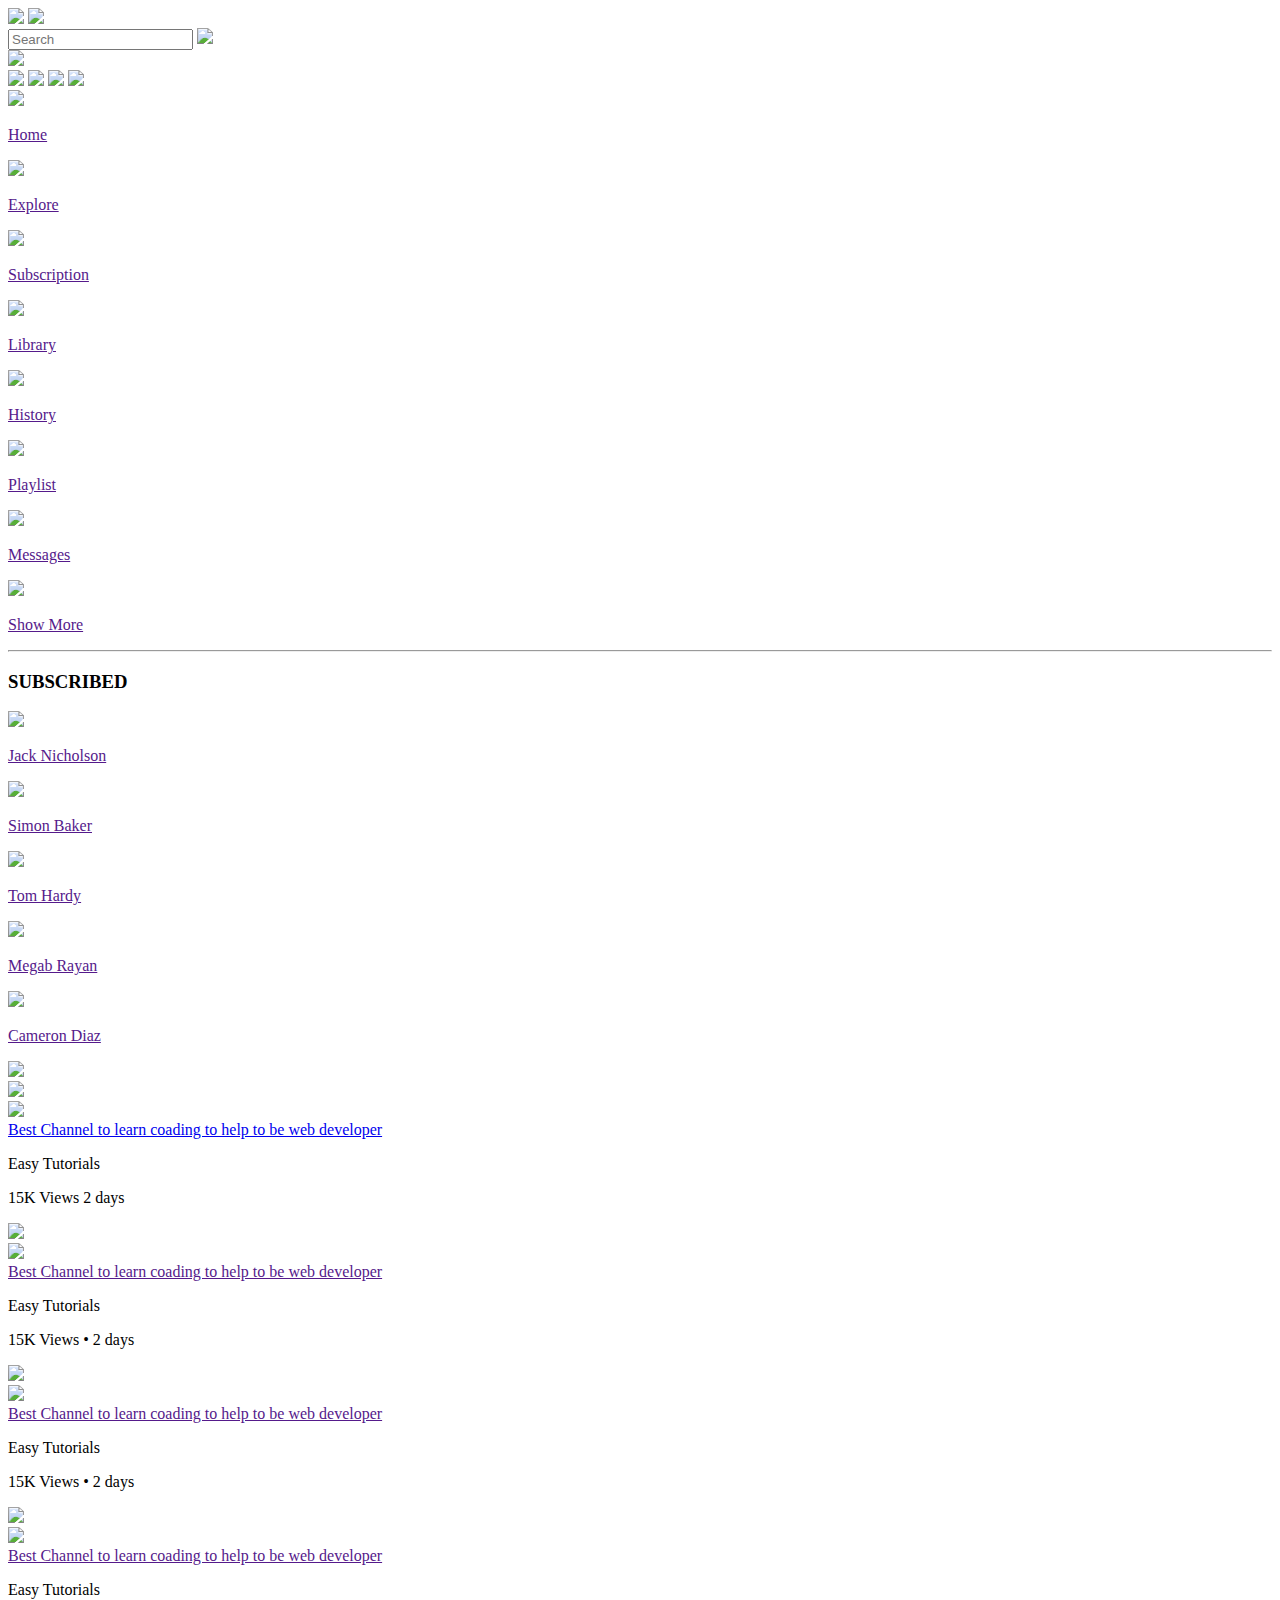
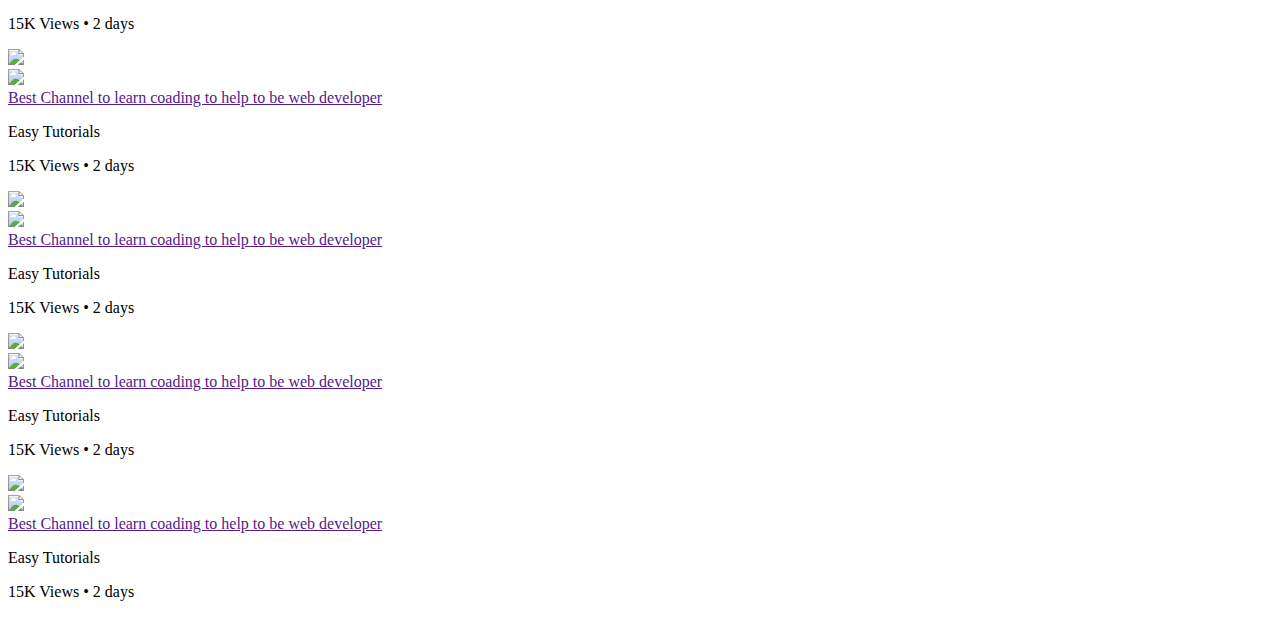
==== index.html @ 57d91952 "Create index.html" ====
<!DOCTYPE html>
<html lang="en">
<head>
    <meta charset="UTF-8">
    <meta http-equiv="X-UA-Compatible" content="IE=edge">
    <meta name="viewport" content="width=device-width, initial-scale=1.0">
    <link rel="stylesheet" href="style.css">
    

    <link rel="icon" href="https://www.youtube.com/s/desktop/932eb6a8/img/favicon.ico" type="image/x-icon">
    <title>Youtube</title>
</head>
<body>
    <nav class="flex-div">
        <div class="nav-left flex-div">
            <img src = "images/menu.png" class="menu-icon">
            <img src = "images/logo.png" class="logo">
        </div>
        <div class="nav-middle flex-div">
            <div class="search-box flex-div">
                <input type="text" placeholder="Search">
                <img src="images/search.png">
            </div> 
            <img src="images/voice-search.png" class="mic-icon">
        </div>
        <div class="nav-right flex-div" >
            <img src="images/upload.png">
            <img src="images/more.png">
            <img src="images/notification.png">
            <img src="images/Jack.png" class="user-icon">
        </div>
    </nav>
    <!--------------sidebar----------------->
     <div class="sidebar">
        <div class="shortcut-links">
            <a href=""><img src="images/home.png"><p>Home</p></a>
            <a href=""><img src="images/explore.png"><p>Explore</p></a>
            <a href=""><img src="images/subscriprion.png"><p>Subscription</p></a>
            <a href=""><img src="images/library.png"><p>Library</p></a>
            <a href=""><img src="images/history.png"><p>History</p></a>
            <a href=""><img src="images/playlist.png"><p>Playlist</p></a>
            <a href=""><img src="images/messages.png"><p>Messages</p></a>
            <a href=""><img src="images/show-more.png"><p>Show More</p></a>
            <hr>
        </div>
        <div class="subscribed-list">
            <h3>SUBSCRIBED</h3>
            <a href=""><img src="images/Jack.png"><p>Jack Nicholson</p></a>
            <a href=""><img src="images/simon.png"><p>Simon Baker</p></a>
            <a href=""><img src="images/tom.png"><p>Tom Hardy</p></a>
            <a href=""><img src="images/megan.png"><p>Megab Rayan</p></a>
            <a href=""><img src="images/cameron.png"><p>Cameron Diaz</p></a>
        </div>
     </div>

<!-------------------------main------------------->
     <div class="container">
        <div class="banner">
            <img src="images/banner.png" class="">
        </div>
        <div class="list-container">
            <div class="vid-list">
               <a href="play-vedio.html"><img src="images/thumbnail1.png" class="thumbnail"></a> 
                <div class="flex-div">
                    <img src="images/Jack.png">
                    <div class="vid-info">
                        <a href="play-vedio.html">Best Channel to learn coading to help to be web developer</a>
                        <p>Easy Tutorials</p>
                        <p>15K Views 2 days</p>
                    </div>
                </div>
            </div>

            <div class="vid-list">
                <a href=""><img src="images/thumbnail2.png" class="thumbnail"></a> 
                 <div class="flex-div">
                     <img src="images/Jack.png">
                     <div class="vid-info">
                         <a href="">Best Channel to learn coading to help to be web developer</a>
                         <p>Easy Tutorials</p>
                         <p>15K Views &bull; 2 days</p>
                     </div>
                 </div>
             </div>
             
            <div class="vid-list">
                <a href=""><img src="images/thumbnail3.png" class="thumbnail"></a> 
                 <div class="flex-div">
                     <img src="images/Jack.png">
                     <div class="vid-info">
                         <a href="">Best Channel to learn coading to help to be web developer</a>
                         <p>Easy Tutorials</p>
                         <p>15K Views &bull; 2 days</p>
                     </div>
                 </div>
             </div>
             
            <div class="vid-list">
                <a href=""><img src="images/thumbnail4.png" class="thumbnail"></a> 
                 <div class="flex-div">
                     <img src="images/Jack.png">
                     <div class="vid-info">
                         <a href="">Best Channel to learn coading to help to be web developer</a>
                         <p>Easy Tutorials</p>
                         <p>15K Views &bull; 2 days</p>
                     </div>
                 </div>
             </div>
             
            <div class="vid-list">
                <a href=""><img src="images/thumbnail5.png" class="thumbnail"></a> 
                 <div class="flex-div">
                     <img src="images/Jack.png">
                     <div class="vid-info">
                         <a href="">Best Channel to learn coading to help to be web developer</a>
                         <p>Easy Tutorials</p>
                         <p>15K Views &bull; 2 days</p>
                     </div>
                 </div>
             </div>
             
            <div class="vid-list">
                <a href=""><img src="images/thumbnail6.png" class="thumbnail"></a> 
                 <div class="flex-div">
                     <img src="images/Jack.png">
                     <div class="vid-info">
                         <a href="">Best Channel to learn coading to help to be web developer</a>
                         <p>Easy Tutorials</p>
                         <p>15K Views &bull; 2 days</p>
                     </div>
                 </div>
             </div>
             
            <div class="vid-list">
                <a href=""><img src="images/thumbnail7.png" class="thumbnail"></a> 
                 <div class="flex-div">
                     <img src="images/Jack.png">
                     <div class="vid-info">
                         <a href="">Best Channel to learn coading to help to be web developer</a>
                         <p>Easy Tutorials</p>
                         <p>15K Views &bull; 2 days</p>
                     </div>
                 </div>
             </div>

             
            <div class="vid-list">
                <a href=""><img src="images/thumbnail8.png" class="thumbnail"></a> 
                 <div class="flex-div">
                     <img src="images/Jack.png">
                     <div class="vid-info">
                         <a href="">Best Channel to learn coading to help to be web developer</a>
                         <p>Easy Tutorials</p>
                         <p>15K Views &bull; 2 days</p>
                     </div>
                 </div>
             </div>
 
            
        </div>
     </div>
     <script src="app.js"></script>
</body>
</html>
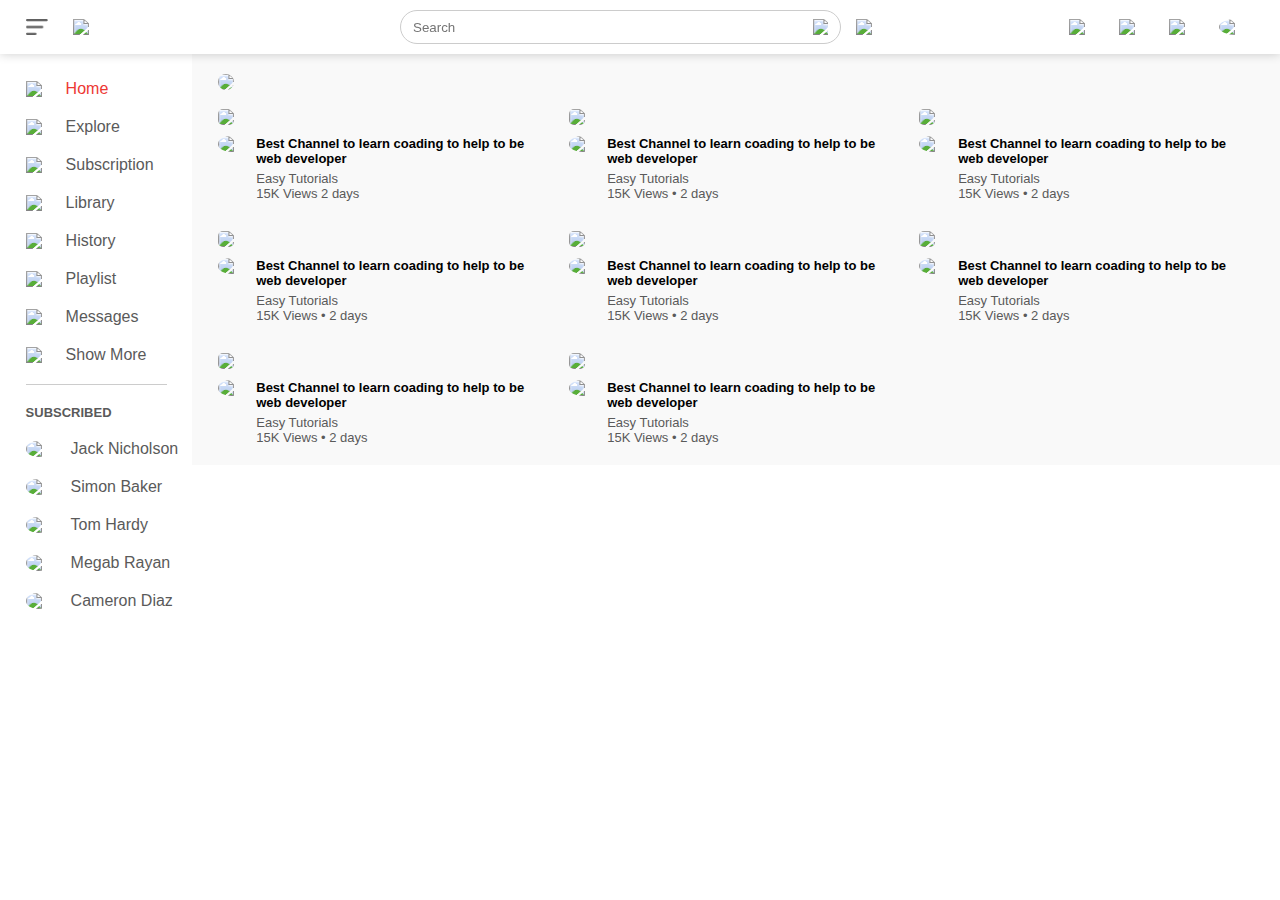
==== commit cff70f42: "Update index.html" ====
--- a/index.html
+++ b/index.html
@@ -13,7 +13,7 @@
 <body>
     <nav class="flex-div">
         <div class="nav-left flex-div">
-            <img src = "images/menu.png" class="menu-icon">
+            <img src = "menu.png" class="menu-icon">
             <img src = "images/logo.png" class="logo">
         </div>
         <div class="nav-middle flex-div">
--- a/style.css
+++ b/style.css
@@ -0,0 +1,295 @@
+body{
+   
+}
+@import url('https://fonts.googleapis.com/css2?family=Poppins:ital,wght@0,100;0,200;0,300;0,400;0,500;0,600;0,700;0,800;0,900;1,100;1,200;1,600&display=swap');
+*{
+    margin: 0;
+    padding: 0;
+    font-family: 'poppins' , sans-serif;
+    box-sizing: border-box;
+}
+a{
+    text-decoration: none;
+    color : #5a5a5a;
+}
+img{
+    cursor: pointer;
+}
+.flex-div{
+    display: flex;
+    align-items: center;
+}
+nav{
+    padding: 10px 2%;
+    justify-content: space-between;
+    box-shadow: 0 0 10px rgba(0 , 0, 0, 0.2);
+    background: #fff;
+    position: sticky;
+    top:0;
+    z-index: 10;
+}
+.nav-right img{
+    width: 25px;
+    margin-right: 25px;
+}
+.nav-right .user-icon{
+    width: 35px;
+    border-radius: 50%;
+    margin-right: 0;
+}
+.nav-left .menu-icon{
+    width: 22px;
+    margin-right: 25px;
+}
+.nav-left .logo{
+    width: 130px;
+}
+.nav-middle .mic-icon{
+    width: 16px;
+
+}
+.nav-middle .search-box{
+    border: 1px solid #ccc;
+    margin-right: 15px;
+    padding: 8px 12px;
+    border-radius: 50px;
+}
+.nav-middle .search-box input{
+    width: 400px;
+    border: 0;
+    outline: 0;
+    background: transparent;
+}
+.nav-middle .search-box img{
+    width: 15px;
+}
+/* -----------sidebar------------------ */
+
+.sidebar{
+    background: #fff;
+    width: 15%;
+    height: 100vh;
+    position: fixed;
+    top: 0;
+    padding-left: 2%;
+    padding-top: 80px;
+}
+.shortcut-links a img{
+    width: 20px;
+    margin-right: 20px;
+}
+.shortcut-links a{
+    display: flex;
+    align-items: center;
+    margin-bottom: 20px;
+    width: fit-content;
+    flex-wrap: wrap;
+}
+.shortcut-links a:first-child{
+    color:#ed3833;
+}
+.sidebar hr{
+    border:0;
+    background: #ccc;
+    height: 1px;
+    width: 85%;
+}
+.subscribed-list h3{
+   font-size: 13px;
+   margin: 20px 0;
+   color: #5a5a5a; 
+}
+.subscribed-list a{
+    display: flex;
+    align-items: center;
+    margin-bottom: 20px;
+    width: fit-content;
+    flex-wrap: wrap;
+}
+.subscribed-list a img{
+    width: 25px;
+    border-radius: 50%;
+    margin-right: 20px;
+
+}
+.small-sidebar{
+    width: 5%;
+
+}
+.small-sidebar a p{
+    display: none;
+}
+.small-sidebar h3{
+    display: none;
+}
+.small-sidebar hr{
+    width: 50%;
+    margin-bottom: 25px;
+
+}
+/*---------------main-------------------*/
+
+.container{
+    background: #f9f9f9;
+    padding-top: 20px;
+    padding-left: 17%;
+    padding-right: 2%;
+    padding-bottom: 20px;
+}
+.large-container{
+    padding-left: 7%;
+}
+.banner{
+    width: 100%;
+}
+.banner img{
+    width: 100%;
+    
+    border-radius: 8px;   
+}
+.list-container{
+    display: grid;
+    grid-template-columns: repeat(auto-fit , minmax(300px , 1fr));    
+    grid-column-gap: 16px;
+    grid-row-gap:30px;
+    margin-top:15px;
+}
+.vid-list .thumbnail{
+    width:100%;
+    border-radius:5px;
+}
+.vid-list .flex-div{
+    align-items: flex-start;
+    margin-top: 7px;
+}
+.vid-list .flex-div img{
+    width: 35px;
+    margin-right: 10px;
+    border-radius: 50%;
+}
+.vid-info{
+    color:#5a5a5a;
+    font-size: 13px;
+}
+.vid-info a{
+    color:#000;
+    font-weight: 600;
+    display: block;
+    margin-bottom: 5px;
+}
+
+/*-------media query-----------*/
+
+@media (max-width : 900px){
+    .menu-icon{
+        display: none;
+    }
+    .sidebar{
+        display: none;
+    }
+    .container , .large-container{
+        padding-left: 5%;
+        padding-right: 5%;
+    }
+    .nav-right img{
+        display: none;
+    }
+    .nav-right .user-icon{
+        display: block;
+        width: 30px;
+    }
+    .nav-middle .search-box input{
+        width: 100px;
+    }
+    .nav-middle .mic-icon{
+        display: none;
+    }
+    .logo{
+        width: 90px;
+    }
+}
+
+/*--------NEW PAGE play-vedio.html css starts-----------------------------*/
+.play-container{
+    padding-left: 2%;
+}
+.row{
+    display: flex;
+    justify-content: space-between;
+    flex-wrap: wrap;
+}
+.play-vedio{
+    flex-basis: 69%;
+}
+.right-sidebar{
+    flex-basis: 30%;
+}
+.play-vedio video{
+    width: 100%;
+}
+.side-vedio-list{
+    display: flex;
+    justify-content: space-between;
+    margin-bottom: 8px;
+}
+.side-vedio-list img{
+    width: 100%;
+}
+.side-vedio-list .small-thumbnail{
+    flex-basis: 49%;
+}
+.side-vedio-list .vid-info{
+    flex-basis: 49%;
+}
+.play-vedio .tags a{
+    color:#0000ff;
+    font-size: 13px;
+}
+.play-vedio h3{
+    font-weight: 600;
+    font-size: 20px;
+}
+.play-vedio .play-vedio-info{
+    display: flex;
+    align-items: center;
+    justify-content: space-between;
+    flex-wrap: wrap;
+    margin-top: 10px;
+    font-size: 14px;
+    color:#5a5a5a;
+}
+.play-vedio .play-vedio-info a img{
+    width: 20px;
+    margin-right: 8px;
+}
+.play-vedio .play-vedio-info a{
+    display: inline-flex;
+    align-items: center;
+    margin-left: 15px;
+
+}
+.play-vedio  hr{
+    background: #ccc;
+    border: 0;
+    height: 1px;
+    margin: 10px 10px;
+}
+.publisher{
+    display: flex;
+    align-items: center;
+    margin-top: 20px;
+}
+.publisher div{
+    flex: 1;
+    line-height: 18px;
+}
+.publisher img{
+    border-radius: 50%;
+    margin-right: 15px;
+    width: 40px;
+}
+.publisher div p{
+    color:#000;
+    font-weight: 600;
+    font-size: 18px;
+}
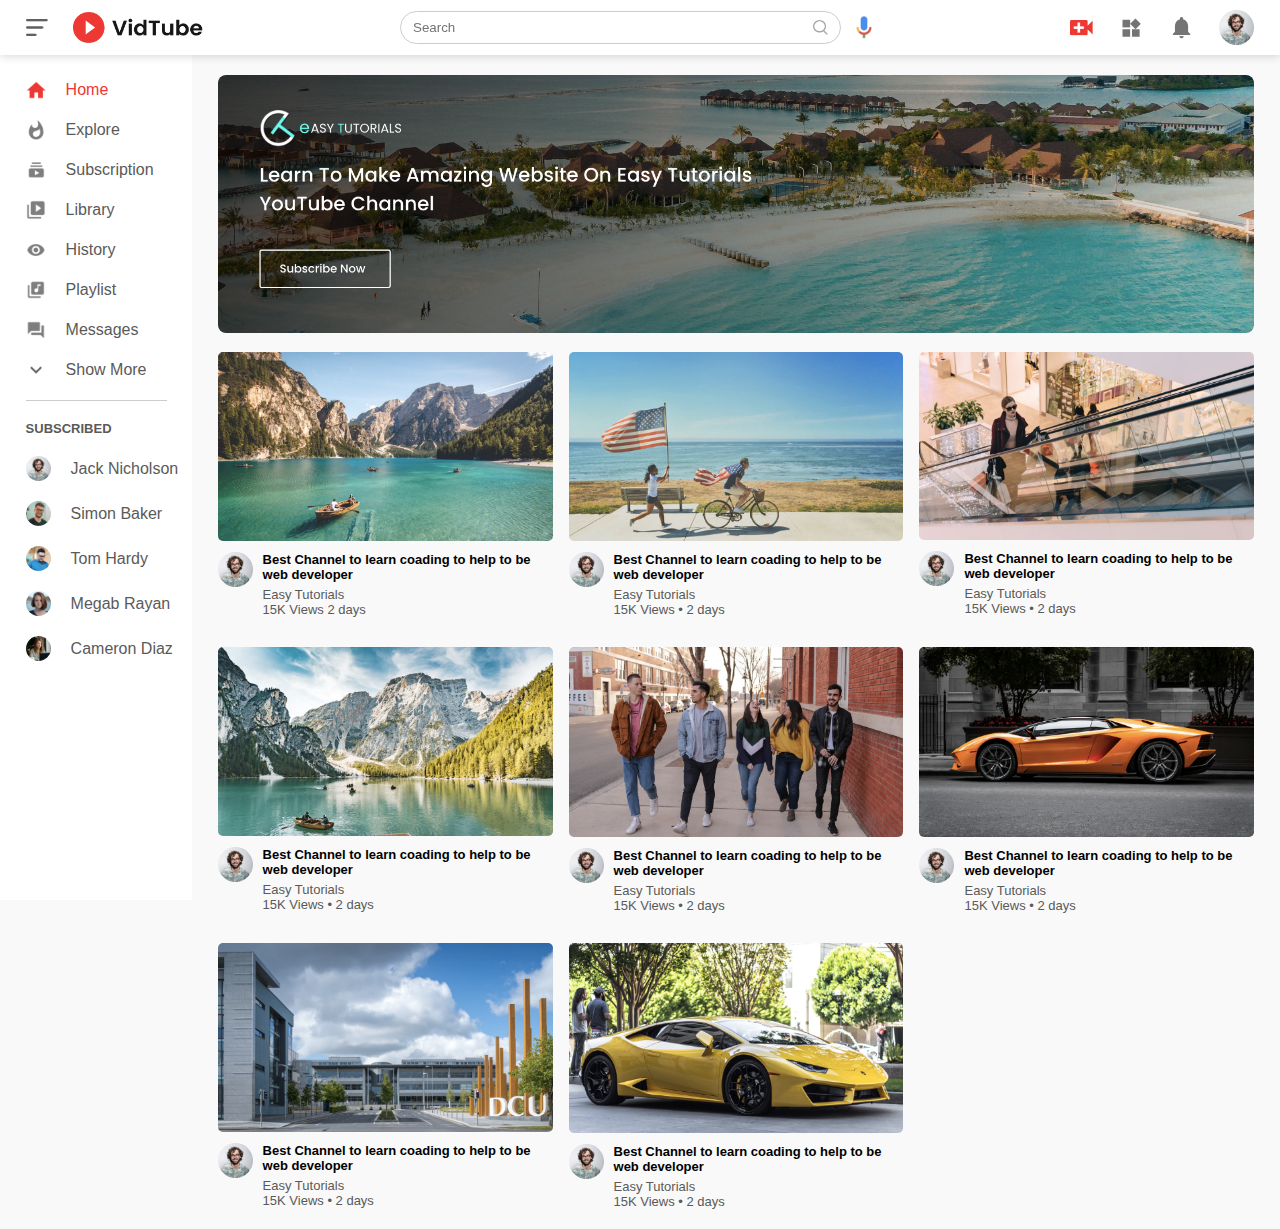
==== commit 3066fbdf: "Update index.html" ====
--- a/index.html
+++ b/index.html
@@ -14,55 +14,55 @@
     <nav class="flex-div">
         <div class="nav-left flex-div">
             <img src = "menu.png" class="menu-icon">
-            <img src = "images/logo.png" class="logo">
+            <img src = " logo.png" class="logo">
         </div>
         <div class="nav-middle flex-div">
             <div class="search-box flex-div">
                 <input type="text" placeholder="Search">
-                <img src="images/search.png">
+                <img src=" search.png">
             </div> 
-            <img src="images/voice-search.png" class="mic-icon">
+            <img src=" voice-search.png" class="mic-icon">
         </div>
         <div class="nav-right flex-div" >
-            <img src="images/upload.png">
-            <img src="images/more.png">
-            <img src="images/notification.png">
-            <img src="images/Jack.png" class="user-icon">
+            <img src=" upload.png">
+            <img src=" more.png">
+            <img src=" notification.png">
+            <img src=" Jack.png" class="user-icon">
         </div>
     </nav>
     <!--------------sidebar----------------->
      <div class="sidebar">
         <div class="shortcut-links">
-            <a href=""><img src="images/home.png"><p>Home</p></a>
-            <a href=""><img src="images/explore.png"><p>Explore</p></a>
-            <a href=""><img src="images/subscriprion.png"><p>Subscription</p></a>
-            <a href=""><img src="images/library.png"><p>Library</p></a>
-            <a href=""><img src="images/history.png"><p>History</p></a>
-            <a href=""><img src="images/playlist.png"><p>Playlist</p></a>
-            <a href=""><img src="images/messages.png"><p>Messages</p></a>
-            <a href=""><img src="images/show-more.png"><p>Show More</p></a>
+            <a href=""><img src=" home.png"><p>Home</p></a>
+            <a href=""><img src=" explore.png"><p>Explore</p></a>
+            <a href=""><img src=" subscriprion.png"><p>Subscription</p></a>
+            <a href=""><img src=" library.png"><p>Library</p></a>
+            <a href=""><img src=" history.png"><p>History</p></a>
+            <a href=""><img src=" playlist.png"><p>Playlist</p></a>
+            <a href=""><img src=" messages.png"><p>Messages</p></a>
+            <a href=""><img src=" show-more.png"><p>Show More</p></a>
             <hr>
         </div>
         <div class="subscribed-list">
             <h3>SUBSCRIBED</h3>
-            <a href=""><img src="images/Jack.png"><p>Jack Nicholson</p></a>
-            <a href=""><img src="images/simon.png"><p>Simon Baker</p></a>
-            <a href=""><img src="images/tom.png"><p>Tom Hardy</p></a>
-            <a href=""><img src="images/megan.png"><p>Megab Rayan</p></a>
-            <a href=""><img src="images/cameron.png"><p>Cameron Diaz</p></a>
+            <a href=""><img src=" Jack.png"><p>Jack Nicholson</p></a>
+            <a href=""><img src=" simon.png"><p>Simon Baker</p></a>
+            <a href=""><img src=" tom.png"><p>Tom Hardy</p></a>
+            <a href=""><img src=" megan.png"><p>Megab Rayan</p></a>
+            <a href=""><img src=" cameron.png"><p>Cameron Diaz</p></a>
         </div>
      </div>
 
 <!-------------------------main------------------->
      <div class="container">
         <div class="banner">
-            <img src="images/banner.png" class="">
+            <img src=" banner.png" class="">
         </div>
         <div class="list-container">
             <div class="vid-list">
-               <a href="play-vedio.html"><img src="images/thumbnail1.png" class="thumbnail"></a> 
+               <a href="play-vedio.html"><img src=" thumbnail1.png" class="thumbnail"></a> 
                 <div class="flex-div">
-                    <img src="images/Jack.png">
+                    <img src=" Jack.png">
                     <div class="vid-info">
                         <a href="play-vedio.html">Best Channel to learn coading to help to be web developer</a>
                         <p>Easy Tutorials</p>
@@ -72,9 +72,9 @@
             </div>
 
             <div class="vid-list">
-                <a href=""><img src="images/thumbnail2.png" class="thumbnail"></a> 
+                <a href=""><img src=" thumbnail2.png" class="thumbnail"></a> 
                  <div class="flex-div">
-                     <img src="images/Jack.png">
+                     <img src=" Jack.png">
                      <div class="vid-info">
                          <a href="">Best Channel to learn coading to help to be web developer</a>
                          <p>Easy Tutorials</p>
@@ -84,9 +84,9 @@
              </div>
              
             <div class="vid-list">
-                <a href=""><img src="images/thumbnail3.png" class="thumbnail"></a> 
+                <a href=""><img src=" thumbnail3.png" class="thumbnail"></a> 
                  <div class="flex-div">
-                     <img src="images/Jack.png">
+                     <img src=" Jack.png">
                      <div class="vid-info">
                          <a href="">Best Channel to learn coading to help to be web developer</a>
                          <p>Easy Tutorials</p>
@@ -96,9 +96,9 @@
              </div>
              
             <div class="vid-list">
-                <a href=""><img src="images/thumbnail4.png" class="thumbnail"></a> 
+                <a href=""><img src=" thumbnail4.png" class="thumbnail"></a> 
                  <div class="flex-div">
-                     <img src="images/Jack.png">
+                     <img src=" Jack.png">
                      <div class="vid-info">
                          <a href="">Best Channel to learn coading to help to be web developer</a>
                          <p>Easy Tutorials</p>
@@ -108,9 +108,9 @@
              </div>
              
             <div class="vid-list">
-                <a href=""><img src="images/thumbnail5.png" class="thumbnail"></a> 
+                <a href=""><img src=" thumbnail5.png" class="thumbnail"></a> 
                  <div class="flex-div">
-                     <img src="images/Jack.png">
+                     <img src=" Jack.png">
                      <div class="vid-info">
                          <a href="">Best Channel to learn coading to help to be web developer</a>
                          <p>Easy Tutorials</p>
@@ -120,9 +120,9 @@
              </div>
              
             <div class="vid-list">
-                <a href=""><img src="images/thumbnail6.png" class="thumbnail"></a> 
+                <a href=""><img src=" thumbnail6.png" class="thumbnail"></a> 
                  <div class="flex-div">
-                     <img src="images/Jack.png">
+                     <img src=" Jack.png">
                      <div class="vid-info">
                          <a href="">Best Channel to learn coading to help to be web developer</a>
                          <p>Easy Tutorials</p>
@@ -132,9 +132,9 @@
              </div>
              
             <div class="vid-list">
-                <a href=""><img src="images/thumbnail7.png" class="thumbnail"></a> 
+                <a href=""><img src=" thumbnail7.png" class="thumbnail"></a> 
                  <div class="flex-div">
-                     <img src="images/Jack.png">
+                     <img src=" Jack.png">
                      <div class="vid-info">
                          <a href="">Best Channel to learn coading to help to be web developer</a>
                          <p>Easy Tutorials</p>
@@ -145,9 +145,9 @@
 
              
             <div class="vid-list">
-                <a href=""><img src="images/thumbnail8.png" class="thumbnail"></a> 
+                <a href=""><img src=" thumbnail8.png" class="thumbnail"></a> 
                  <div class="flex-div">
-                     <img src="images/Jack.png">
+                     <img src=" Jack.png">
                      <div class="vid-info">
                          <a href="">Best Channel to learn coading to help to be web developer</a>
                          <p>Easy Tutorials</p>
